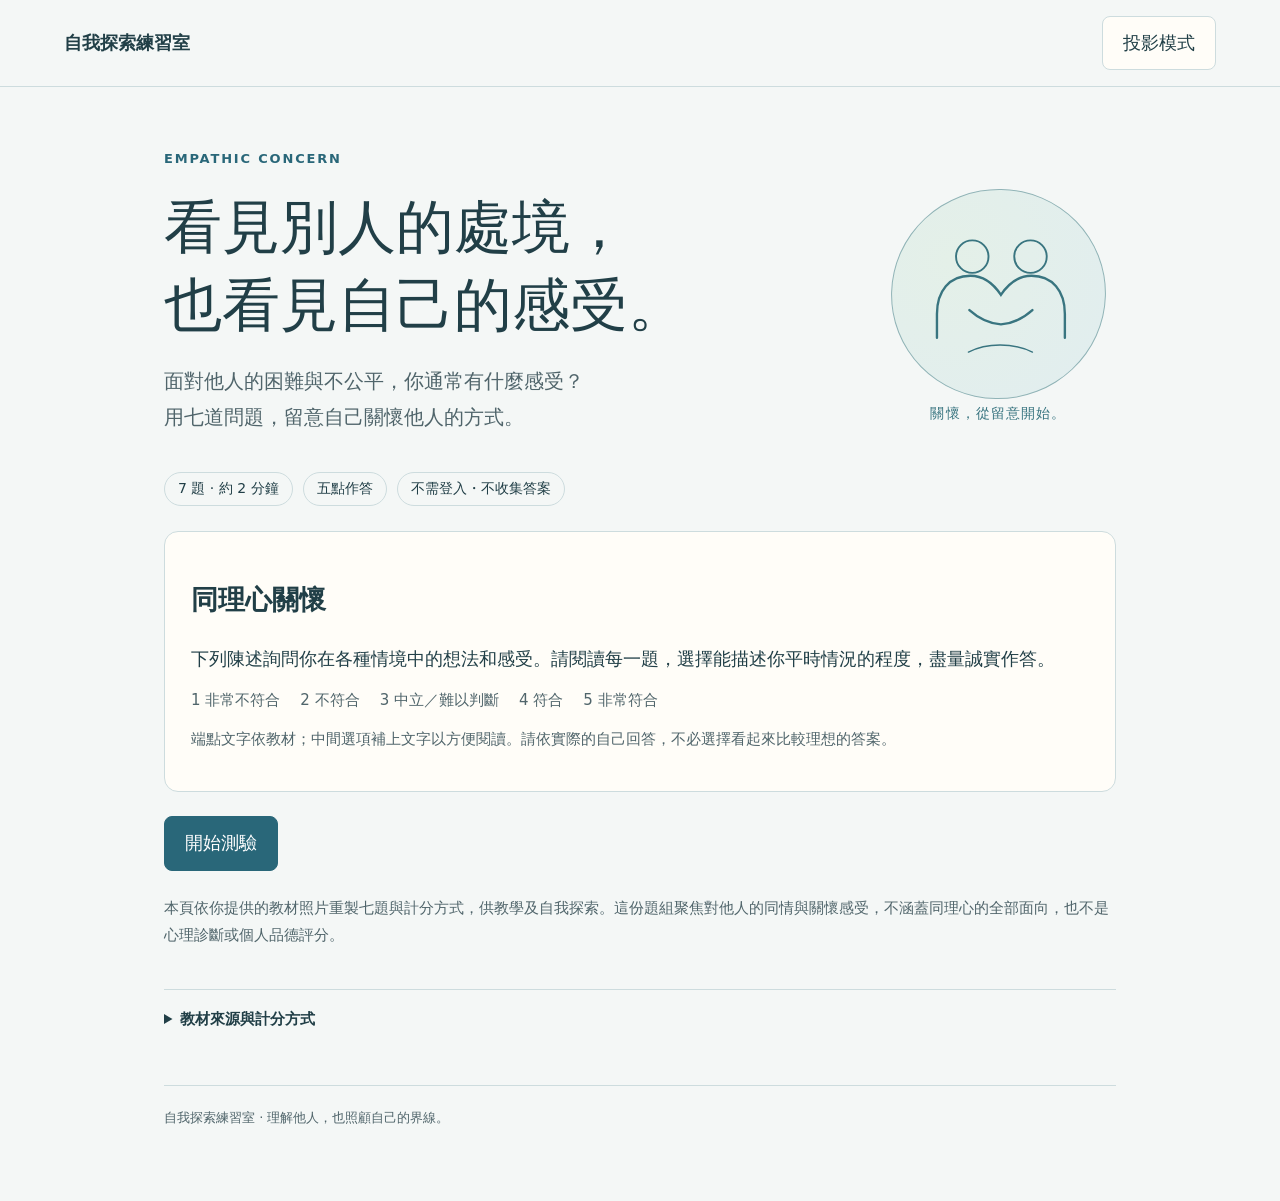
==== empathic-concern/index.html @ e6447e59 "Add seven-item empathic concern test with textbook scoring" ====
<!doctype html>
<html lang="zh-Hant"><head><meta charset="utf-8"><meta name="viewport" content="width=device-width,initial-scale=1"><title>同理心關懷測驗｜自我探索練習室</title><meta name="description" content="依教材七題，探索你對需要幫助者的關懷與同情感受。五點作答、立即計分，不收集答案。"><link rel="stylesheet" href="../assessment-assets/style.css"><link rel="stylesheet" href="style.css"></head>
<body><header><a href="../">自我探索練習室</a><button id="project" type="button" aria-pressed="false">投影模式</button></header><main>
<section id="intro" aria-labelledby="intro-title"><div class="hero"><div><p class="eyebrow">EMPATHIC CONCERN</p><h1 id="intro-title">看見別人的處境，<br>也看見自己的感受。</h1><p class="lead">面對他人的困難與不公平，你通常有什麼感受？<br>用七道問題，留意自己關懷他人的方式。</p></div><div class="care-art" aria-hidden="true"><div class="halo"></div><svg viewBox="0 0 220 220" fill="none"><circle cx="82" cy="74" r="17" stroke="currentColor" stroke-width="2"/><circle cx="143" cy="74" r="17" stroke="currentColor" stroke-width="2"/><path d="M45 159v-25c0-24 13-40 35-40 13 0 24 8 32 20 8-12 19-20 32-20 22 0 35 16 35 40v25M79 130c10 9 21 14 33 15 12-1 23-6 33-15" stroke="currentColor" stroke-width="2.5" stroke-linecap="round"/><path d="M78 174c19-10 47-10 67 0" stroke="currentColor" stroke-width="1.5" stroke-linecap="round"/></svg><span>關懷，從留意開始。</span></div></div>
<div class="chips"><span>7 題 · 約 2 分鐘</span><span>五點作答</span><span>不需登入・不收集答案</span></div>
<div class="panel"><h2>同理心關懷</h2><p>下列陳述詢問你在各種情境中的想法和感受。請閱讀每一題，選擇能描述你平時情況的程度，盡量誠實作答。</p><div class="scale-key"><span>1 非常不符合</span><span>2 不符合</span><span>3 中立／難以判斷</span><span>4 符合</span><span>5 非常符合</span></div><p class="muted">端點文字依教材；中間選項補上文字以方便閱讀。請依實際的自己回答，不必選擇看起來比較理想的答案。</p></div>
<div class="actions"><button id="start" class="primary" type="button">開始測驗</button></div><p class="muted">本頁依你提供的教材照片重製七題與計分方式，供教學及自我探索。這份題組聚焦對他人的同情與關懷感受，不涵蓋同理心的全部面向，也不是心理診斷或個人品德評分。</p>
</section>
<section id="survey" hidden aria-labelledby="page-title"><p class="eyebrow">依平時的自己作答</p><h1 id="page-title" tabindex="-1">這句話有多像你？</h1><div class="status"><span id="counter"></span><span id="completed" aria-live="polite">已完成 0 / 7 題</span></div><progress id="progress" max="7" value="0" aria-label="已完成題數"></progress><fieldset id="question-card"><legend class="question-title" id="question-title"></legend><div id="choices" class="options" style="--choices:5"></div></fieldset><p id="message" role="alert"></p><div class="actions"><button id="previous" type="button">上一題</button><button id="next" class="primary" type="button">下一題</button></div><details><summary>查看作答進度與跳題</summary><nav id="jump" class="jump" aria-label="題目導覽"></nav><p class="muted">✓ 代表已回答。全部七題完成後才會產生結果。</p></details><p class="muted">可以返回修改。答案僅保留在目前頁面的記憶體，重新整理即清除。</p></section>
<section id="results" hidden aria-labelledby="result-title"><p class="eyebrow">YOUR REFLECTION</p><h1 id="result-title" tabindex="-1">你的同理心關懷</h1><p class="lead">分數是一條觀察自己的線索，請放回具體的生活經驗理解。</p><div class="result-grid"><article class="panel"><h2>每題平均分數</h2><div class="score"><span id="mean"></span> <small>/ 5</small></div><div id="score-meter" class="score-meter" role="meter" aria-label="同理心關懷平均分數" aria-valuemin="1" aria-valuemax="5" aria-valuenow="1"><span id="score-fill"></span></div><div class="meter-axis"><span>1</span><span>5</span></div><p id="total" class="muted"></p><p class="muted">依教材先將第 2、4、5 題反向計分，再加總除以 7。圖條表示 1–5 的分數位置，不是百分比或常模排名。</p></article><article class="panel insight"><h2>這個分數代表什麼？</h2><p>計分後的平均越高，代表本次作答較傾向描述：對需要幫助或遭遇不幸的人，抱持同情與關懷感受。</p><p>不設定高、中、低分類，也不以分數判定你是否善良。分數較低不能直接推論缺乏同理心；感受到難過，也不必然等於採取幫助行動。</p><p class="muted">本教材中文版本的信效度及台灣常模尚未確認。</p></article></div>
<div class="panel reflection"><h2>把關懷帶回生活</h2><ol><li>回想最近一次看見別人遇到困難：你注意到對方哪些感受或需要？</li><li>你心裡的關心，通常會如何表達？哪些情況讓你選擇保持距離？</li><li>如果想提供幫助，能否先詢問對方需要什麼，同時保留自己的界線？</li></ol><p class="muted">可以從一句「你希望我怎麼陪你？」開始。是否分享個人結果，由你自己決定。</p></div>
<details id="answer-details"><summary>查看逐題答案與計分</summary><p class="muted">「原作答」是你選的數字；「計入分數」已處理反向題，兩者可能不同。</p><div class="table-wrap"><table><thead><tr><th scope="col">題目</th><th scope="col">原作答</th><th scope="col">計入分數</th></tr></thead><tbody id="answer-review"></tbody></table></div></details>
<div class="actions"><div><button id="edit" type="button">修改答案</button><button id="restart" type="button">清除並重測</button></div><button id="print" type="button">列印／儲存 PDF</button></div></section>
<details class="sources"><summary>教材來源與計分方式</summary><p>依使用者提供的兩張《社會心理學》教材照片轉錄；第 442 頁提供後四題與計分說明，前一張教材頁面提供前三題及指導語。照片註記題目來自 Davis（1983）的量表。此頁沒有另行確認書名版本、譯者或中文信效度，不宣稱為已驗證的台灣中文版。</p><p>依教材五點尺度：第 1、3、6、7 題保留原分數；第 2、4、5 題反向，計分公式為 6 減去原作答（1→5、2→4、3→3、4→2、5→1）。七題加總範圍 7–35，再除以 7，得到 1–5 的平均分數。畫面保留小數點後兩位，計算不先四捨五入。</p><p>結果只解釋這七題的同理心關懷傾向，不提供自行設定的切點、診斷、年齡或性別常模。不能用它推論完整同理能力、實際助人行為或個人品德。</p><p>不需姓名、電郵或背景資料，不傳送至 Google 試算表；計分在裝置上完成，不使用追蹤分析或瀏覽器持久儲存。</p></details>
<footer>自我探索練習室 · 理解他人，也照顧自己的界線。</footer></main><script type="module" src="app.js"></script></body></html>
---- assessment-assets/style.css ----
:root{--paper:#f6f4ec;--ink:#213c39;--green:#286653;--line:#d6ded4;--muted:#566960}*{box-sizing:border-box}body{margin:0;background:var(--paper);color:var(--ink);font:18px/1.8 system-ui,'Noto Sans TC',sans-serif}header{padding:16px max(20px,5vw);display:flex;align-items:center;justify-content:space-between;border-bottom:1px solid var(--line);gap:12px}a{color:var(--green)}header a{color:inherit;text-decoration:none;font-weight:600}main{max-width:1000px;margin:auto;padding:48px 24px 72px}h1{font-size:clamp(34px,5vw,58px);line-height:1.35;font-weight:500;margin:18px 0}h2{font-size:27px;line-height:1.5}h3{font-size:22px;line-height:1.5}p{margin:12px 0}.eyebrow{font-size:13px;letter-spacing:.14em;color:var(--green);font-weight:700}.chips{display:flex;gap:10px;flex-wrap:wrap;margin:25px 0}.chips span{border:1px solid var(--line);padding:3px 13px;border-radius:24px;font-size:14px}.panel,fieldset{border:1px solid var(--line);border-radius:14px;background:#fffdf8;padding:26px;margin:22px 0;min-width:0}.muted{font-size:15px;color:var(--muted)}button{font:inherit;border:1px solid var(--line);border-radius:8px;background:#fffdf8;color:var(--ink);padding:10px 20px;cursor:pointer}button:hover{background:#e6efe4}button:focus-visible,a:focus-visible,summary:focus-visible,input:focus-visible{outline:3px solid #ad783c;outline-offset:4px}.primary{background:var(--green);color:white;border-color:var(--green)}.primary:hover{background:#194c3d}button:disabled{opacity:.45;cursor:default}.actions{display:flex;gap:12px;justify-content:space-between;flex-wrap:wrap;margin:24px 0}.actions>div{display:flex;gap:12px}progress{width:100%;height:9px;accent-color:var(--green)}.status{display:flex;justify-content:space-between;font-size:15px;color:var(--muted);gap:15px}.question-title{font-size:21px;font-weight:600;padding:0;line-height:1.6}.qnum{color:var(--green);font-size:14px;display:block}.options{display:grid;grid-template-columns:repeat(var(--choices),minmax(0,1fr));gap:10px;margin-top:18px}.option{display:flex;align-items:center;flex-direction:column;gap:3px;padding:12px 6px;text-align:center;font-size:15px;border:1px solid var(--line);border-radius:8px;cursor:pointer}.option:has(input:checked){background:#e6efe4;border-color:var(--green);box-shadow:inset 0 0 0 1px var(--green)}.option input{accent-color:var(--green)}.option strong{font-size:22px}.jump{display:flex;flex-wrap:wrap;gap:8px;margin:14px 0}.jump button{font-size:14px;min-width:42px;padding:5px 8px}.jump .done{background:#e6efe4}.jump .current{border:2px solid var(--green)}details{padding:16px 0;border-top:1px solid var(--line);font-size:15px}summary{cursor:pointer;font-weight:600}fieldset details{border:0;padding:10px 0 0}fieldset details summary{font-weight:400;color:var(--muted);font-size:14px}.result-grid{display:grid;grid-template-columns:1fr 1fr;gap:20px}.result-grid .panel{margin:0}.score{font:54px/1.2 Georgia,serif;color:var(--green);margin:15px 0}.score small{font-size:20px}table{width:100%;border-collapse:collapse;font-size:14px}th,td{text-align:left;padding:10px;border-bottom:1px solid var(--line);vertical-align:top}.table-wrap{overflow-x:auto}#message{color:#984a23;min-height:1.8em}footer{font-size:13px;color:var(--muted);border-top:1px solid var(--line);padding-top:20px;margin-top:36px}[hidden]{display:none!important}.projection{font-size:22px}.projection main{max-width:1100px}.projection .question-title{font-size:27px}.projection .option{font-size:18px}@media(max-width:620px){main{padding:30px 18px}header{padding:12px 18px;font-size:14px}header button{padding:6px 10px;font-size:14px}fieldset,.panel{padding:20px}.options{grid-template-columns:1fr}.option{flex-direction:row;justify-content:flex-start;gap:13px;padding:9px 14px;text-align:left}.option strong{font-size:19px}.result-grid{grid-template-columns:1fr}.actions button{font-size:16px}.question-title{font-size:20px}}@media print{header,#intro,#survey,.actions,#jump,body>footer{display:none!important}main{padding:0;max-width:none}body{background:white;font-size:14px}#results .panel{break-inside:avoid}#results details{display:block!important}#results details>div{display:block!important}footer{font-size:11px}a{color:inherit}.score{font-size:35px}}
---- empathic-concern/style.css ----
:root{--green:#296779;--ink:#213f47;--paper:#f4f7f6;--line:#cddcde;--muted:#50656b}.hero{display:grid;grid-template-columns:1fr 235px;gap:20px;align-items:center}.hero h1{font-family:Georgia,'Noto Serif TC',serif}.lead{font-size:20px;color:var(--muted)}.care-art{position:relative;display:grid;place-items:center;height:245px;color:#397580}.halo{position:absolute;inset:20px 10px 15px;border:1px solid #91b4b7;border-radius:50%;background:radial-gradient(circle at 30% 30%,#e4f0e8,#c5dfe666);transform:rotate(-10deg)}.care-art svg{position:relative;width:210px;max-width:100%;z-index:1}.care-art>span{position:absolute;bottom:-12px;font-size:14px;letter-spacing:.08em}.scale-key{display:flex;flex-wrap:wrap;gap:8px 20px;font-size:15px;color:var(--muted)}.primary:hover{background:#205569}.option:has(input:checked),.jump .done{background:#e2eff0}.option:hover{border-color:var(--green)}.option{min-height:110px;justify-content:center}.option input{width:19px;height:19px}.insight{background:#eaf2f2}.reflection{border-left:4px solid #7ba0a5}.reflection li{padding:5px 0}.score-meter{height:12px;background:#dfe8e7;border-radius:8px;overflow:hidden;margin-top:20px}.score-meter span{display:block;height:100%;background:var(--green);border-radius:8px;width:0}.meter-axis{display:flex;justify-content:space-between;font-size:14px;color:var(--muted)}.score{font-size:64px}.result-grid{align-items:stretch}#message:empty{display:none}.sources{margin-top:40px}#question-card{padding-top:20px;margin-top:35px}#question-title{font-size:25px;line-height:1.8;padding:0 8px}.jump .current{background:#d6e8ea}.jump button{min-height:42px;min-width:42px}.projection #question-title{font-size:32px}.projection .option{font-size:21px}.projection .muted{font-size:18px}.projection .lead{font-size:23px}@media(max-width:620px){.hero{grid-template-columns:1fr}.care-art{display:none}.lead{font-size:18px}#question-title{font-size:22px}.option{min-height:52px;justify-content:flex-start}.actions>div{flex-wrap:wrap}.score{font-size:58px}}@media print{.sources{display:none!important}.score{font-size:44px}.lead{font-size:15px}.score-meter{print-color-adjust:exact}#answer-details>p,#answer-details>div{display:block!important}#results{display:block!important}.result-grid{display:block}.result-grid .panel{margin:15px 0}.reflection li{font-size:14px}}
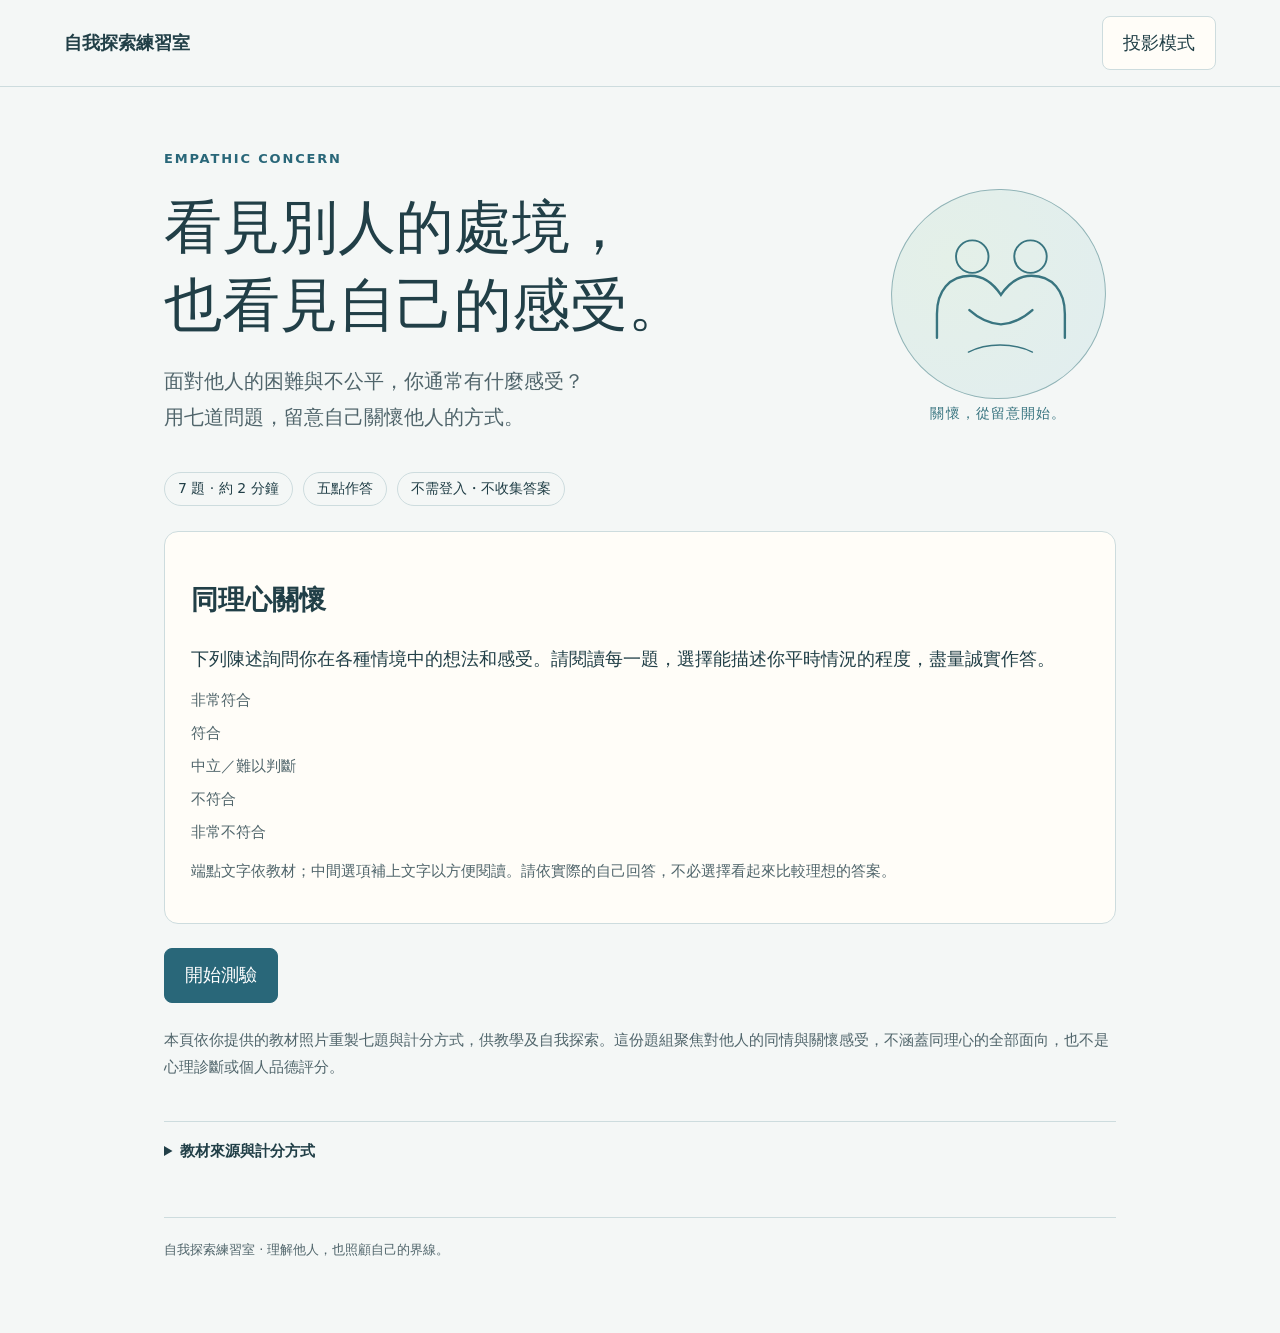
==== commit 9d65dc2c: "Show agreement options vertically without numeric prefixes" ====
--- a/empathic-concern/index.html
+++ b/empathic-concern/index.html
@@ -3,13 +3,13 @@
 <body><header><a href="../">自我探索練習室</a><button id="project" type="button" aria-pressed="false">投影模式</button></header><main>
 <section id="intro" aria-labelledby="intro-title"><div class="hero"><div><p class="eyebrow">EMPATHIC CONCERN</p><h1 id="intro-title">看見別人的處境，<br>也看見自己的感受。</h1><p class="lead">面對他人的困難與不公平，你通常有什麼感受？<br>用七道問題，留意自己關懷他人的方式。</p></div><div class="care-art" aria-hidden="true"><div class="halo"></div><svg viewBox="0 0 220 220" fill="none"><circle cx="82" cy="74" r="17" stroke="currentColor" stroke-width="2"/><circle cx="143" cy="74" r="17" stroke="currentColor" stroke-width="2"/><path d="M45 159v-25c0-24 13-40 35-40 13 0 24 8 32 20 8-12 19-20 32-20 22 0 35 16 35 40v25M79 130c10 9 21 14 33 15 12-1 23-6 33-15" stroke="currentColor" stroke-width="2.5" stroke-linecap="round"/><path d="M78 174c19-10 47-10 67 0" stroke="currentColor" stroke-width="1.5" stroke-linecap="round"/></svg><span>關懷，從留意開始。</span></div></div>
 <div class="chips"><span>7 題 · 約 2 分鐘</span><span>五點作答</span><span>不需登入・不收集答案</span></div>
-<div class="panel"><h2>同理心關懷</h2><p>下列陳述詢問你在各種情境中的想法和感受。請閱讀每一題，選擇能描述你平時情況的程度，盡量誠實作答。</p><div class="scale-key"><span>1 非常不符合</span><span>2 不符合</span><span>3 中立／難以判斷</span><span>4 符合</span><span>5 非常符合</span></div><p class="muted">端點文字依教材；中間選項補上文字以方便閱讀。請依實際的自己回答，不必選擇看起來比較理想的答案。</p></div>
+<div class="panel"><h2>同理心關懷</h2><p>下列陳述詢問你在各種情境中的想法和感受。請閱讀每一題，選擇能描述你平時情況的程度，盡量誠實作答。</p><div class="scale-key"><span>非常符合</span><span>符合</span><span>中立／難以判斷</span><span>不符合</span><span>非常不符合</span></div><p class="muted">端點文字依教材；中間選項補上文字以方便閱讀。請依實際的自己回答，不必選擇看起來比較理想的答案。</p></div>
 <div class="actions"><button id="start" class="primary" type="button">開始測驗</button></div><p class="muted">本頁依你提供的教材照片重製七題與計分方式，供教學及自我探索。這份題組聚焦對他人的同情與關懷感受，不涵蓋同理心的全部面向，也不是心理診斷或個人品德評分。</p>
 </section>
 <section id="survey" hidden aria-labelledby="page-title"><p class="eyebrow">依平時的自己作答</p><h1 id="page-title" tabindex="-1">這句話有多像你？</h1><div class="status"><span id="counter"></span><span id="completed" aria-live="polite">已完成 0 / 7 題</span></div><progress id="progress" max="7" value="0" aria-label="已完成題數"></progress><fieldset id="question-card"><legend class="question-title" id="question-title"></legend><div id="choices" class="options" style="--choices:5"></div></fieldset><p id="message" role="alert"></p><div class="actions"><button id="previous" type="button">上一題</button><button id="next" class="primary" type="button">下一題</button></div><details><summary>查看作答進度與跳題</summary><nav id="jump" class="jump" aria-label="題目導覽"></nav><p class="muted">✓ 代表已回答。全部七題完成後才會產生結果。</p></details><p class="muted">可以返回修改。答案僅保留在目前頁面的記憶體，重新整理即清除。</p></section>
 <section id="results" hidden aria-labelledby="result-title"><p class="eyebrow">YOUR REFLECTION</p><h1 id="result-title" tabindex="-1">你的同理心關懷</h1><p class="lead">分數是一條觀察自己的線索，請放回具體的生活經驗理解。</p><div class="result-grid"><article class="panel"><h2>每題平均分數</h2><div class="score"><span id="mean"></span> <small>/ 5</small></div><div id="score-meter" class="score-meter" role="meter" aria-label="同理心關懷平均分數" aria-valuemin="1" aria-valuemax="5" aria-valuenow="1"><span id="score-fill"></span></div><div class="meter-axis"><span>1</span><span>5</span></div><p id="total" class="muted"></p><p class="muted">依教材先將第 2、4、5 題反向計分，再加總除以 7。圖條表示 1–5 的分數位置，不是百分比或常模排名。</p></article><article class="panel insight"><h2>這個分數代表什麼？</h2><p>計分後的平均越高，代表本次作答較傾向描述：對需要幫助或遭遇不幸的人，抱持同情與關懷感受。</p><p>不設定高、中、低分類，也不以分數判定你是否善良。分數較低不能直接推論缺乏同理心；感受到難過，也不必然等於採取幫助行動。</p><p class="muted">本教材中文版本的信效度及台灣常模尚未確認。</p></article></div>
 <div class="panel reflection"><h2>把關懷帶回生活</h2><ol><li>回想最近一次看見別人遇到困難：你注意到對方哪些感受或需要？</li><li>你心裡的關心，通常會如何表達？哪些情況讓你選擇保持距離？</li><li>如果想提供幫助，能否先詢問對方需要什麼，同時保留自己的界線？</li></ol><p class="muted">可以從一句「你希望我怎麼陪你？」開始。是否分享個人結果，由你自己決定。</p></div>
-<details id="answer-details"><summary>查看逐題答案與計分</summary><p class="muted">「原作答」是你選的數字；「計入分數」已處理反向題，兩者可能不同。</p><div class="table-wrap"><table><thead><tr><th scope="col">題目</th><th scope="col">原作答</th><th scope="col">計入分數</th></tr></thead><tbody id="answer-review"></tbody></table></div></details>
+<details id="answer-details"><summary>查看逐題答案與計分</summary><p class="muted">「原作答」是你選的選項；「計入分數」已處理反向題，兩者可能不同。</p><div class="table-wrap"><table><thead><tr><th scope="col">題目</th><th scope="col">原作答</th><th scope="col">計入分數</th></tr></thead><tbody id="answer-review"></tbody></table></div></details>
 <div class="actions"><div><button id="edit" type="button">修改答案</button><button id="restart" type="button">清除並重測</button></div><button id="print" type="button">列印／儲存 PDF</button></div></section>
 <details class="sources"><summary>教材來源與計分方式</summary><p>依使用者提供的兩張《社會心理學》教材照片轉錄；第 442 頁提供後四題與計分說明，前一張教材頁面提供前三題及指導語。照片註記題目來自 Davis（1983）的量表。此頁沒有另行確認書名版本、譯者或中文信效度，不宣稱為已驗證的台灣中文版。</p><p>依教材五點尺度：第 1、3、6、7 題保留原分數；第 2、4、5 題反向，計分公式為 6 減去原作答（1→5、2→4、3→3、4→2、5→1）。七題加總範圍 7–35，再除以 7，得到 1–5 的平均分數。畫面保留小數點後兩位，計算不先四捨五入。</p><p>結果只解釋這七題的同理心關懷傾向，不提供自行設定的切點、診斷、年齡或性別常模。不能用它推論完整同理能力、實際助人行為或個人品德。</p><p>不需姓名、電郵或背景資料，不傳送至 Google 試算表；計分在裝置上完成，不使用追蹤分析或瀏覽器持久儲存。</p></details>
 <footer>自我探索練習室 · 理解他人，也照顧自己的界線。</footer></main><script type="module" src="app.js"></script></body></html>
--- a/empathic-concern/style.css
+++ b/empathic-concern/style.css
@@ -1 +1,4 @@
 :root{--green:#296779;--ink:#213f47;--paper:#f4f7f6;--line:#cddcde;--muted:#50656b}.hero{display:grid;grid-template-columns:1fr 235px;gap:20px;align-items:center}.hero h1{font-family:Georgia,'Noto Serif TC',serif}.lead{font-size:20px;color:var(--muted)}.care-art{position:relative;display:grid;place-items:center;height:245px;color:#397580}.halo{position:absolute;inset:20px 10px 15px;border:1px solid #91b4b7;border-radius:50%;background:radial-gradient(circle at 30% 30%,#e4f0e8,#c5dfe666);transform:rotate(-10deg)}.care-art svg{position:relative;width:210px;max-width:100%;z-index:1}.care-art>span{position:absolute;bottom:-12px;font-size:14px;letter-spacing:.08em}.scale-key{display:flex;flex-wrap:wrap;gap:8px 20px;font-size:15px;color:var(--muted)}.primary:hover{background:#205569}.option:has(input:checked),.jump .done{background:#e2eff0}.option:hover{border-color:var(--green)}.option{min-height:110px;justify-content:center}.option input{width:19px;height:19px}.insight{background:#eaf2f2}.reflection{border-left:4px solid #7ba0a5}.reflection li{padding:5px 0}.score-meter{height:12px;background:#dfe8e7;border-radius:8px;overflow:hidden;margin-top:20px}.score-meter span{display:block;height:100%;background:var(--green);border-radius:8px;width:0}.meter-axis{display:flex;justify-content:space-between;font-size:14px;color:var(--muted)}.score{font-size:64px}.result-grid{align-items:stretch}#message:empty{display:none}.sources{margin-top:40px}#question-card{padding-top:20px;margin-top:35px}#question-title{font-size:25px;line-height:1.8;padding:0 8px}.jump .current{background:#d6e8ea}.jump button{min-height:42px;min-width:42px}.projection #question-title{font-size:32px}.projection .option{font-size:21px}.projection .muted{font-size:18px}.projection .lead{font-size:23px}@media(max-width:620px){.hero{grid-template-columns:1fr}.care-art{display:none}.lead{font-size:18px}#question-title{font-size:22px}.option{min-height:52px;justify-content:flex-start}.actions>div{flex-wrap:wrap}.score{font-size:58px}}@media print{.sources{display:none!important}.score{font-size:44px}.lead{font-size:15px}.score-meter{print-color-adjust:exact}#answer-details>p,#answer-details>div{display:block!important}#results{display:block!important}.result-grid{display:block}.result-grid .panel{margin:15px 0}.reflection li{font-size:14px}}
+
+/* Keep the agreement options in a single top-to-bottom sequence on every screen. */
+#choices{grid-template-columns:1fr}.option{min-height:54px;flex-direction:row;justify-content:flex-start;gap:12px}.scale-key{flex-direction:column;gap:6px}
